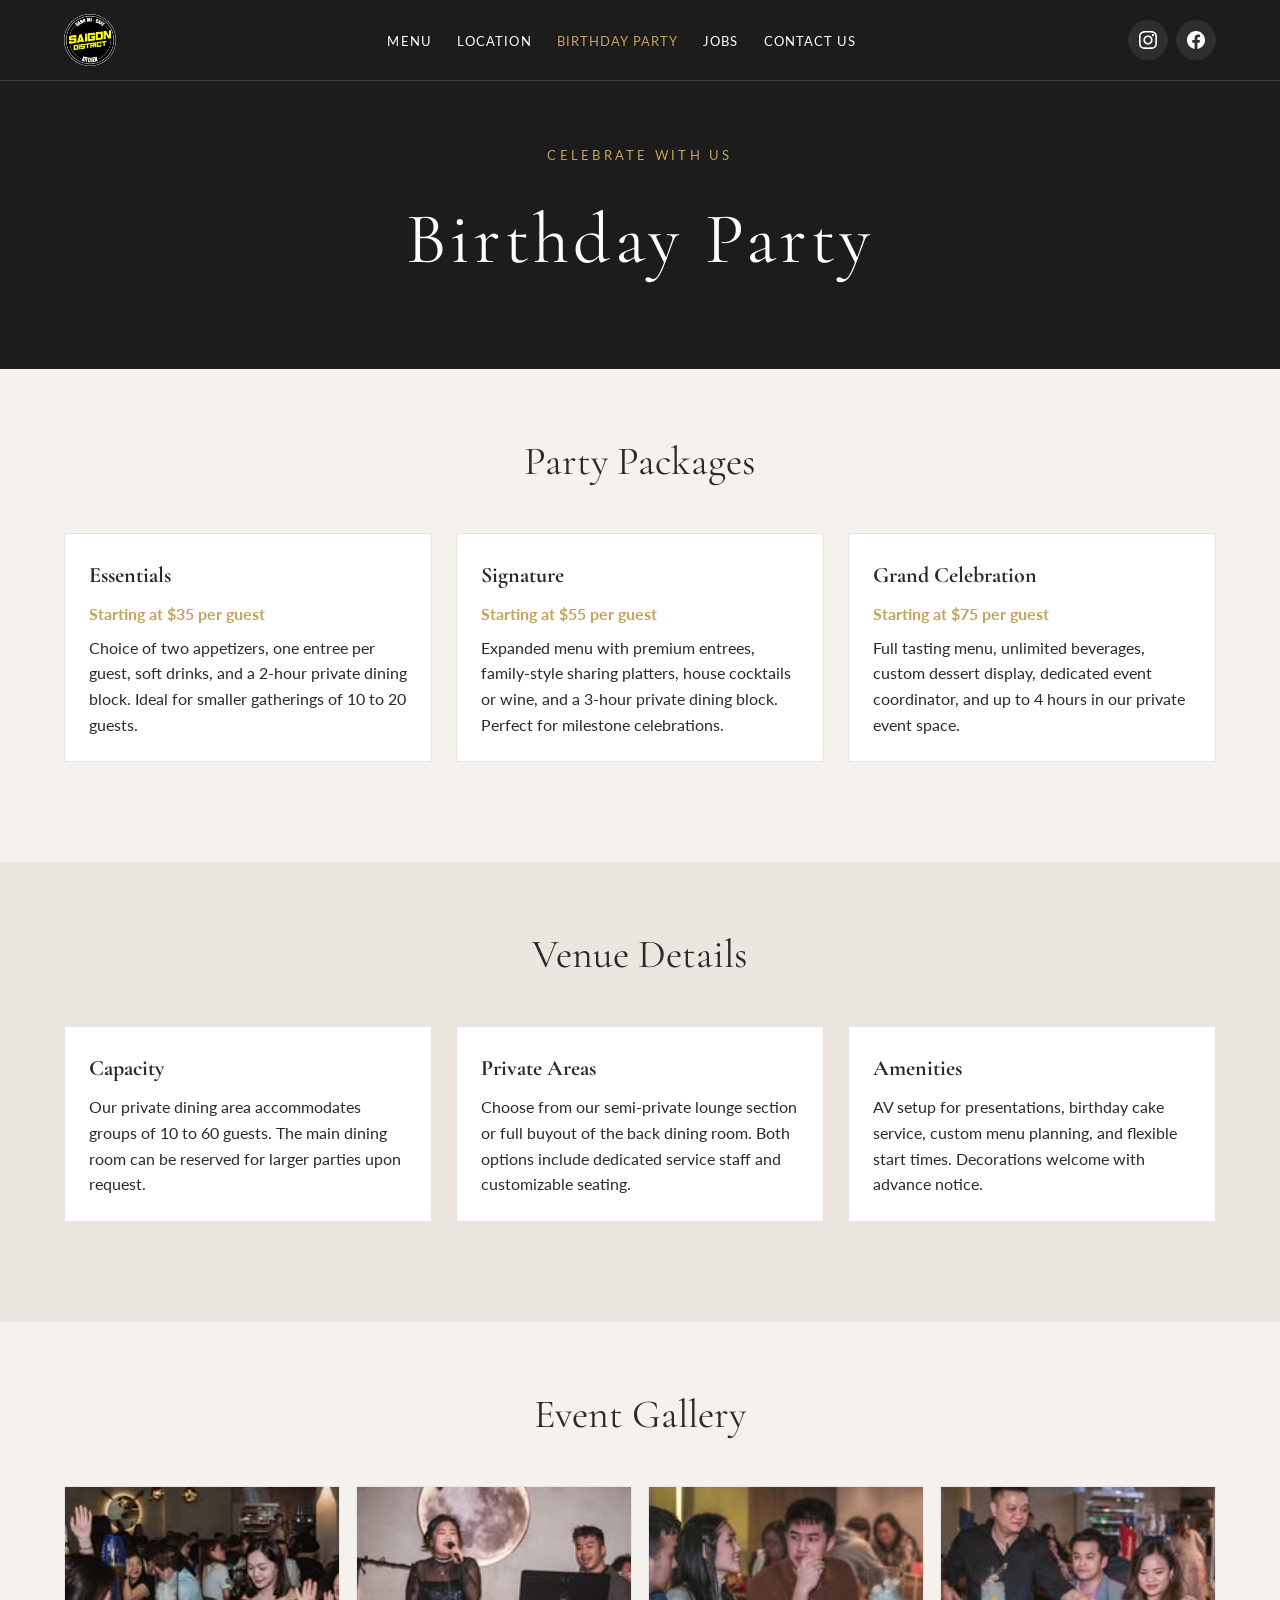
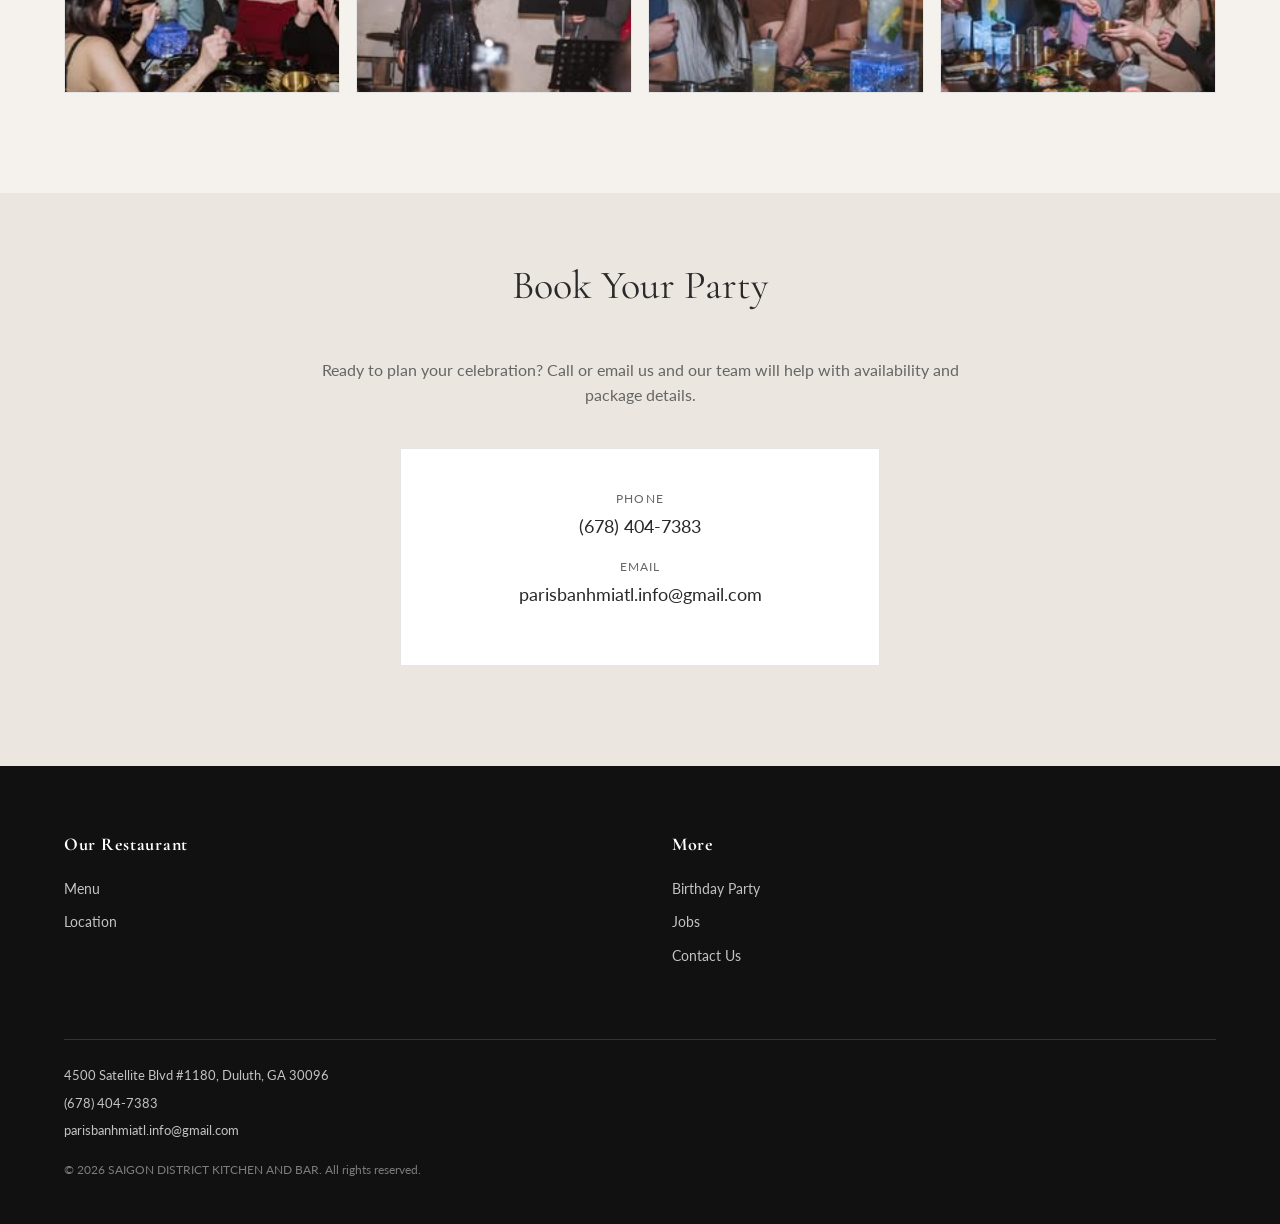
==== birthday-party/index.html @ 0f7feaff "Initial commit" ====
<!DOCTYPE html>
<html lang="en">
<head>
  <meta charset="UTF-8">
  <meta name="viewport" content="width=device-width, initial-scale=1.0">
  <title>Birthday Party | SAIGON DISTRICT KITCHEN AND BAR</title>
  <link rel="preconnect" href="https://fonts.googleapis.com">
  <link rel="preconnect" href="https://fonts.gstatic.com" crossorigin>
  <link href="https://fonts.googleapis.com/css2?family=Cormorant+Garamond:wght@400;600&family=Lato:wght@400;700&display=swap" rel="stylesheet">
  <link rel="stylesheet" href="../shared/styles/tokens.css">
  <link rel="stylesheet" href="../shared/styles/shell.css">
  <link rel="stylesheet" href="../shared/styles/pages.css">
  <link rel="stylesheet" href="../shared/styles/connect.css">
</head>
<body data-depth="1">
  <div id="site-header"></div>

  <main>
    <section class="page-hero">
      <p class="page-hero__subtitle">Celebrate with us</p>
      <h1 class="page-hero__title">Birthday Party</h1>
    </section>

    <section class="content-section">
      <div class="container">
        <h2 class="content-section__title">Party Packages</h2>
        <div class="card-grid">
          <article class="card">
            <h3 class="card__title">Essentials</h3>
            <p class="card__price">Starting at $35 per guest</p>
            <p>Choice of two appetizers, one entree per guest, soft drinks, and a 2-hour private dining block. Ideal for smaller gatherings of 10 to 20 guests.</p>
          </article>
          <article class="card">
            <h3 class="card__title">Signature</h3>
            <p class="card__price">Starting at $55 per guest</p>
            <p>Expanded menu with premium entrees, family-style sharing platters, house cocktails or wine, and a 3-hour private dining block. Perfect for milestone celebrations.</p>
          </article>
          <article class="card">
            <h3 class="card__title">Grand Celebration</h3>
            <p class="card__price">Starting at $75 per guest</p>
            <p>Full tasting menu, unlimited beverages, custom dessert display, dedicated event coordinator, and up to 4 hours in our private event space.</p>
          </article>
        </div>
      </div>
    </section>

    <section class="content-section content-section--alt">
      <div class="container">
        <h2 class="content-section__title">Venue Details</h2>
        <div class="card-grid">
          <article class="card">
            <h3 class="card__title">Capacity</h3>
            <p>Our private dining area accommodates groups of 10 to 60 guests. The main dining room can be reserved for larger parties upon request.</p>
          </article>
          <article class="card">
            <h3 class="card__title">Private Areas</h3>
            <p>Choose from our semi-private lounge section or full buyout of the back dining room. Both options include dedicated service staff and customizable seating.</p>
          </article>
          <article class="card">
            <h3 class="card__title">Amenities</h3>
            <p>AV setup for presentations, birthday cake service, custom menu planning, and flexible start times. Decorations welcome with advance notice.</p>
          </article>
        </div>
      </div>
    </section>

    <section class="content-section">
      <div class="container">
        <h2 class="content-section__title">Event Gallery</h2>
        <div class="gallery">
          <div class="gallery__item">
            <img src="../assets/Newimages/birthdayparty/611631515_1453980479678207_4911502906895731895_n.jpg" alt="Birthday celebration at Saigon District Kitchen and Bar">
          </div>
          <div class="gallery__item">
            <img src="../assets/Newimages/birthdayparty/631062992_1484872866588968_766668445710283300_n.jpg" alt="Party gathering at Saigon District Kitchen and Bar">
          </div>
          <div class="gallery__item">
            <img src="../assets/Newimages/birthdayparty/631733554_1484869529922635_6645408941979148224_n.jpg" alt="Birthday event at Saigon District Kitchen and Bar">
          </div>
          <div class="gallery__item">
            <img src="../assets/Newimages/birthdayparty/632529936_1484869503255971_7640894464048541962_n.jpg" alt="Celebration at Saigon District Kitchen and Bar">
          </div>
        </div>
      </div>
    </section>

    <section class="content-section content-section--alt">
      <div class="container">
        <h2 class="content-section__title">Book Your Party</h2>
        <p class="content-section__intro">
          Ready to plan your celebration? Call or email us and our team will help with availability and package details.
        </p>

        <div class="jobs-contact">
          <div class="jobs-contact__item">
            <span class="jobs-contact__label">Phone</span>
            <a href="tel:+16784047383">(678) 404-7383</a>
          </div>
          <div class="jobs-contact__item">
            <span class="jobs-contact__label">Email</span>
            <a href="mailto:parisbanhmiatl.info@gmail.com">parisbanhmiatl.info@gmail.com</a>
          </div>
        </div>
      </div>
    </section>
  </main>

  <div id="site-footer"></div>
  <script src="../shared/js/shell.js"></script>
  <script>initShell("birthday-party");</script>
</body>
</html>
---- shared/styles/tokens.css ----
/* Design tokens — shared across all pages */

:root {
  --color-bg-dark: #1c1c1c;
  --color-bg-darker: #111111;
  --color-bg-light: #f5f2ed;
  --color-text-primary: #ffffff;
  --color-text-secondary: rgba(255, 255, 255, 0.75);
  --color-text-dark: #2a2a2a;
  --color-text-muted: #666666;
  --color-accent: #c4a35a;
  --color-accent-hover: #d4b36a;
  --color-border: rgba(255, 255, 255, 0.15);
  --color-border-dark: rgba(0, 0, 0, 0.1);

  --font-heading: "Cormorant Garamond", "Georgia", serif;
  --font-body: "Lato", "Helvetica Neue", Arial, sans-serif;

  --max-width: 1200px;
  --section-padding-y: 100px;
  --section-padding-y-sm: 60px;
  --header-height: 80px;

  --space-xs: 8px;
  --space-sm: 16px;
  --space-md: 24px;
  --space-lg: 40px;
  --space-xl: 64px;

  --transition-fast: 0.2s ease;
}
---- shared/styles/shell.css ----
/* Header, Footer — shared site shell */

*,
*::before,
*::after {
  box-sizing: border-box;
  margin: 0;
  padding: 0;
}

html {
  scroll-behavior: smooth;
}

body {
  font-family: var(--font-body);
  font-size: 16px;
  line-height: 1.6;
  color: var(--color-text-dark);
  background-color: var(--color-bg-light);
  -webkit-font-smoothing: antialiased;
}

img {
  max-width: 100%;
  height: auto;
  display: block;
}

a {
  color: inherit;
  text-decoration: none;
  transition: color var(--transition-fast);
}

a:hover {
  color: var(--color-accent);
}

button {
  font-family: inherit;
  cursor: pointer;
  border: none;
  background: none;
}

.container {
  width: 100%;
  max-width: var(--max-width);
  margin: 0 auto;
  padding: 0 var(--space-md);
}

.site-header {
  position: sticky;
  top: 0;
  z-index: 100;
  background-color: var(--color-bg-dark);
  border-bottom: 1px solid var(--color-border);
}

#site-header {
  position: sticky;
  top: 0;
  z-index: 100;
}

.site-header__inner {
  display: grid;
  grid-template-columns: auto minmax(0, 1fr) auto;
  align-items: center;
  column-gap: var(--space-lg);
  min-height: var(--header-height);
  max-width: var(--max-width);
  margin: 0 auto;
  padding: 0 var(--space-md);
  position: relative;
}

.site-header__logo {
  display: flex;
  align-items: center;
  justify-content: center;
  width: 52px;
  height: 52px;
  border-radius: 50%;
  background-color: #ffffff;
  overflow: hidden;
  flex-shrink: 0;
  grid-column: 1;
  grid-row: 1;
}

.site-header__logo img {
  width: 100%;
  height: 100%;
  object-fit: cover;
}

.site-header__nav {
  display: flex;
  align-items: center;
  justify-content: center;
  grid-column: 2;
  grid-row: 1;
  min-width: 0;
}

.site-header__actions {
  display: flex;
  align-items: center;
  justify-content: flex-end;
  grid-column: 3;
  grid-row: 1;
  flex-shrink: 0;
}

.site-header__social {
  display: flex;
  align-items: center;
  gap: var(--space-xs);
}

.site-header__social-link {
  display: flex;
  align-items: center;
  justify-content: center;
  width: 40px;
  height: 40px;
  border-radius: 50%;
  background-color: rgba(255, 255, 255, 0.08);
  color: var(--color-text-primary);
  transition: background-color var(--transition-fast), color var(--transition-fast);
}

.site-header__social-link:hover {
  background-color: rgba(255, 255, 255, 0.18);
  color: var(--color-accent);
}

.site-header__social-icon {
  width: 18px;
  height: 18px;
}

.site-header__links {
  display: flex;
  align-items: center;
  justify-content: center;
  flex-wrap: wrap;
  gap: clamp(12px, 2vw, 36px);
  list-style: none;
}

.site-header__links a {
  color: var(--color-text-primary);
  font-size: 13px;
  letter-spacing: 0.08em;
  text-transform: uppercase;
  white-space: nowrap;
}

.site-header__links a.is-active {
  color: var(--color-accent);
}

.site-header__dropdown {
  position: relative;
}

.site-header__dropdown-toggle {
  display: inline-flex;
  align-items: center;
  gap: 4px;
  color: var(--color-text-primary);
  font-size: 13px;
  letter-spacing: 0.08em;
  text-transform: uppercase;
  white-space: nowrap;
  padding-bottom: 2px;
  border-bottom: 2px solid transparent;
  transition: color var(--transition-fast), border-color var(--transition-fast);
}

.site-header__dropdown-toggle:hover,
.site-header__dropdown-toggle--active,
.site-header__dropdown.is-open .site-header__dropdown-toggle {
  color: var(--color-accent);
  border-bottom-color: var(--color-accent);
}

.site-header__dropdown-caret {
  font-size: 10px;
  line-height: 1;
}

.site-header__dropdown-menu {
  display: none;
  position: absolute;
  top: calc(100% + 14px);
  left: 50%;
  transform: translateX(-50%);
  min-width: 168px;
  margin: 0;
  padding: 10px 0;
  list-style: none;
  background-color: #f5f0e8;
  border-radius: 6px;
  box-shadow: 0 10px 28px rgba(0, 0, 0, 0.22);
  z-index: 120;
}

.site-header__dropdown:hover .site-header__dropdown-menu,
.site-header__dropdown.is-open .site-header__dropdown-menu {
  display: block;
}

.site-header__dropdown-menu a {
  display: block;
  padding: 10px 22px;
  color: #3d2a1f;
  font-size: 14px;
  letter-spacing: 0.03em;
  text-transform: none;
  white-space: nowrap;
}

.site-header__dropdown-menu a:hover,
.site-header__dropdown-menu a.is-active {
  color: #7a3b2e;
  background-color: rgba(122, 59, 46, 0.06);
}

.site-header__toggle {
  display: none;
  flex-direction: column;
  gap: 5px;
  padding: 4px;
  grid-column: 4;
  grid-row: 1;
  flex-shrink: 0;
}

.site-header__toggle span {
  display: block;
  width: 24px;
  height: 2px;
  background-color: var(--color-text-primary);
  transition: var(--transition-fast);
}

.site-footer {
  background-color: var(--color-bg-darker);
  color: var(--color-text-secondary);
  padding: var(--space-xl) 0 var(--space-lg);
}

.site-footer__grid {
  display: grid;
  grid-template-columns: 1fr 1fr;
  gap: var(--space-xl);
  margin-bottom: var(--space-xl);
}

.site-footer__heading {
  font-family: var(--font-heading);
  font-size: 18px;
  color: var(--color-text-primary);
  margin-bottom: var(--space-sm);
  letter-spacing: 0.04em;
}

.site-footer__links {
  list-style: none;
}

.site-footer__links li {
  margin-bottom: var(--space-xs);
}

.site-footer__links a,
.site-footer__links button {
  color: var(--color-text-secondary);
  font-size: 14px;
}

.site-footer__links a:hover,
.site-footer__links button:hover {
  color: var(--color-accent);
}

.site-footer__bottom {
  border-top: 1px solid var(--color-border);
  padding-top: var(--space-md);
  font-size: 13px;
  line-height: 1.8;
}

.site-footer__bottom p {
  margin-bottom: 4px;
}

.site-footer__copyright {
  margin-top: var(--space-sm);
  color: rgba(255, 255, 255, 0.45);
  font-size: 12px;
}

@media (max-width: 1024px) {
  .site-header__inner {
    grid-template-columns: auto 1fr auto auto;
    column-gap: var(--space-sm);
  }

  .site-header__nav {
    display: none;
    grid-column: 1 / -1;
    grid-row: 2;
    flex-direction: column;
    align-items: stretch;
    background-color: var(--color-bg-dark);
    padding: var(--space-md) 0 var(--space-sm);
    border-top: 1px solid var(--color-border);
  }

  .site-header__nav.is-open {
    display: flex;
  }

  .site-header__actions {
    grid-column: 3;
  }

  .site-header__toggle {
    display: flex;
    grid-column: 4;
  }

  .site-header__links {
    flex-direction: column;
    align-items: center;
    gap: var(--space-sm);
  }

  .site-header__dropdown-menu {
    position: static;
    transform: none;
    min-width: 0;
    width: 100%;
    margin-top: var(--space-xs);
    background-color: rgba(255, 255, 255, 0.04);
    box-shadow: none;
    border-radius: 0;
    padding: 0;
  }

  .site-header__dropdown-menu a {
    color: var(--color-text-primary);
    text-align: center;
    text-transform: uppercase;
    font-size: 13px;
    letter-spacing: 0.08em;
  }

  .site-header__dropdown-menu a:hover,
  .site-header__dropdown-menu a.is-active {
    color: var(--color-accent);
    background-color: transparent;
  }

  .site-footer__grid {
    grid-template-columns: 1fr;
    gap: var(--space-lg);
  }
}
---- shared/styles/pages.css ----
/* Page-specific styles for Menu and Location */

/* ── Shared page hero ── */

.page-hero {
  background-color: var(--color-bg-dark);
  color: var(--color-text-primary);
  text-align: center;
  padding: var(--space-xl) var(--space-md);
}

.page-hero__title {
  font-family: var(--font-heading);
  font-size: clamp(48px, 8vw, 72px);
  font-weight: 400;
  letter-spacing: 0.06em;
  margin-bottom: var(--space-xs);
}

.page-hero__subtitle {
  font-size: 13px;
  letter-spacing: 0.25em;
  text-transform: uppercase;
  color: var(--color-accent);
  margin-bottom: var(--space-sm);
}

.page-hero__address {
  font-size: 15px;
  color: var(--color-text-secondary);
  letter-spacing: 0.02em;
}

/* ── Menu page ── */

.menu-section {
  padding: var(--section-padding-y-sm) 0 var(--section-padding-y);
}

.menu-images {
  display: flex;
  flex-direction: column;
  align-items: center;
  gap: var(--space-sm);
  width: 100%;
}

.menu-images__page {
  width: 100%;
  max-width: 900px;
  height: auto;
  display: block;
  background-color: #fff;
  box-shadow: 0 2px 16px rgba(0, 0, 0, 0.08);
}

.menu-note {
  text-align: center;
  margin-top: var(--space-md);
  font-size: 14px;
  font-style: italic;
  color: var(--color-text-muted);
}

/* ── Location page ── */

.location-hero__name {
  font-family: var(--font-heading);
  font-size: clamp(32px, 5vw, 48px);
  font-weight: 400;
  letter-spacing: 0.04em;
  margin-bottom: var(--space-xs);
}

/* Overview content */

.location-overview {
  padding: var(--section-padding-y) 0;
}

.location-gallery {
  display: grid;
  grid-template-columns: repeat(4, 1fr);
  gap: var(--space-sm);
  margin-bottom: var(--space-xl);
}

.location-gallery__item {
  margin: 0;
  aspect-ratio: 4 / 3;
  overflow: hidden;
  border-radius: 8px;
}

.location-gallery__item img {
  display: block;
  width: 100%;
  height: 100%;
  object-fit: cover;
}

.location-overview__text {
  max-width: 720px;
  margin: 0 auto var(--space-md);
  font-size: 17px;
  line-height: 1.8;
  color: var(--color-text-dark);
  text-align: center;
}

.location-overview__actions {
  text-align: center;
  margin-bottom: var(--space-xl);
}

.location-map-btn {
  display: inline-block;
  padding: 14px 32px;
  background-color: #7a3b2e;
  color: #ffffff;
  font-size: 12px;
  font-weight: 700;
  letter-spacing: 0.12em;
  text-transform: uppercase;
  border-radius: 999px;
  transition: background-color var(--transition-fast), color var(--transition-fast);
}

.location-map-btn:hover {
  background-color: #5e2d22;
  color: #ffffff;
}

/* Contact block */

.contact-block {
  background-color: var(--color-bg-dark);
  color: var(--color-text-primary);
  padding: var(--space-xl) var(--space-md);
  text-align: center;
}

.contact-block__heading {
  font-family: var(--font-heading);
  font-size: 28px;
  margin-bottom: var(--space-md);
  letter-spacing: 0.04em;
}

.contact-block__item {
  font-size: 15px;
  line-height: 2;
  color: var(--color-text-secondary);
}

.contact-block__item a {
  color: var(--color-text-secondary);
}

.contact-block__item a:hover {
  color: var(--color-accent);
}

/* Hours table */

.hours-section {
  padding: var(--section-padding-y-sm) 0 var(--section-padding-y);
  background-color: var(--color-bg-light);
}

.hours-section__heading {
  font-family: var(--font-heading);
  font-size: 32px;
  text-align: center;
  margin-bottom: var(--space-lg);
  letter-spacing: 0.04em;
}

.hours-table {
  width: 100%;
  max-width: 480px;
  margin: 0 auto;
  border-collapse: collapse;
}

.hours-table th,
.hours-table td {
  padding: 12px 16px;
  text-align: left;
  border-bottom: 1px solid var(--color-border-dark);
  font-size: 15px;
}

.hours-table th {
  font-weight: 700;
  width: 40%;
}

.hours-table td {
  color: var(--color-text-muted);
}

/* Google Map */

.location-map {
  width: 100%;
  margin-top: var(--space-xl);
}

.location-map__embed {
  display: block;
  width: 100%;
  height: 360px;
  border: 0;
}

/* ── Responsive ── */

@media (max-width: 768px) {
  .location-gallery {
    grid-template-columns: repeat(2, 1fr);
  }
}

@media (max-width: 480px) {
  .location-gallery {
    grid-template-columns: 1fr;
  }
}
---- shared/styles/connect.css ----
/* Connect pages — Birthday Party, Contact, Jobs, Blog (light theme, matches Menu/Location) */

.content-section {
  padding: var(--section-padding-y-sm) 0 var(--section-padding-y);
}

.content-section--alt {
  background-color: #ebe6df;
}

.content-section__title {
  font-family: var(--font-heading);
  font-size: clamp(28px, 4vw, 40px);
  font-weight: 400;
  text-align: center;
  margin-bottom: var(--space-lg);
  color: var(--color-text-dark);
}

.content-section__intro {
  max-width: 640px;
  margin: 0 auto var(--space-lg);
  text-align: center;
  color: var(--color-text-muted);
}

.content-section__lead {
  max-width: 720px;
  margin: 0 auto var(--space-md);
  font-family: var(--font-heading);
  font-size: clamp(22px, 3.5vw, 30px);
  font-weight: 400;
  line-height: 1.35;
  text-align: center;
  color: var(--color-text-dark);
}

.card-grid {
  display: grid;
  gap: var(--space-md);
  grid-template-columns: repeat(auto-fit, minmax(260px, 1fr));
}

.card {
  padding: var(--space-md);
  background-color: #fff;
  border: 1px solid var(--color-border-dark);
}

.card__title {
  font-family: var(--font-heading);
  font-size: 22px;
  color: var(--color-text-dark);
  margin-bottom: var(--space-xs);
}

.card__price {
  font-weight: 700;
  color: var(--color-accent);
  margin-bottom: var(--space-xs);
}

.gallery {
  display: grid;
  gap: var(--space-sm);
  grid-template-columns: repeat(auto-fit, minmax(220px, 1fr));
}

.gallery__item {
  aspect-ratio: 4 / 3;
  overflow: hidden;
  border: 1px solid var(--color-border-dark);
  background-color: #fff;
}

.gallery__item img {
  width: 100%;
  height: 100%;
  object-fit: cover;
}

.form {
  max-width: 640px;
  margin-inline: auto;
}

.form__row {
  display: grid;
  gap: var(--space-sm);
  grid-template-columns: 1fr 1fr;
}

.form__group {
  margin-bottom: var(--space-sm);
}

.form__group label {
  display: block;
  margin-bottom: 6px;
  font-size: 12px;
  font-weight: 700;
  letter-spacing: 0.06em;
  text-transform: uppercase;
  color: var(--color-text-muted);
}

.form__group input,
.form__group textarea,
.form__group select {
  width: 100%;
  padding: 12px 14px;
  font-family: var(--font-body);
  font-size: 16px;
  color: var(--color-text-dark);
  background-color: #fff;
  border: 1px solid var(--color-border-dark);
}

.form__group input:focus,
.form__group textarea:focus,
.form__group select:focus {
  outline: none;
  border-color: var(--color-accent);
}

.form__group textarea {
  min-height: 140px;
  resize: vertical;
}

.form__message {
  padding: var(--space-sm);
  margin-bottom: var(--space-sm);
  text-align: center;
  display: none;
}

.form__message.is-visible {
  display: block;
}

.form__message--success {
  background-color: rgba(92, 158, 110, 0.12);
  border: 1px solid #5c9e6e;
  color: #3d7a52;
}

.form__message--error {
  background-color: rgba(196, 92, 92, 0.12);
  border: 1px solid #c45c5c;
  color: #9e4040;
}

.form__actions {
  text-align: center;
  margin-top: var(--space-md);
}

.btn-submit {
  display: inline-block;
  padding: 14px 36px;
  background-color: var(--color-accent);
  color: var(--color-bg-dark);
  font-size: 13px;
  font-weight: 700;
  letter-spacing: 0.1em;
  text-transform: uppercase;
  border: none;
  cursor: pointer;
  transition: background-color var(--transition-fast);
}

.btn-submit:hover {
  background-color: var(--color-accent-hover);
}

.jobs-contact {
  max-width: 480px;
  margin-inline: auto;
  text-align: center;
  padding: var(--space-lg);
  background-color: #fff;
  border: 1px solid var(--color-border-dark);
}

.jobs-contact__item {
  margin-bottom: var(--space-sm);
  font-size: 18px;
}

.jobs-contact__label {
  display: block;
  font-size: 12px;
  letter-spacing: 0.1em;
  text-transform: uppercase;
  color: var(--color-text-muted);
  margin-bottom: 4px;
}

.blog-grid {
  display: grid;
  gap: var(--space-md);
  grid-template-columns: repeat(auto-fit, minmax(300px, 1fr));
}

.blog-card {
  background-color: #fff;
  border: 1px solid var(--color-border-dark);
  transition: border-color var(--transition-fast);
}

.blog-card:hover {
  border-color: var(--color-accent);
}

.blog-card__link {
  display: block;
  color: inherit;
}

.blog-card__image {
  aspect-ratio: 16 / 10;
  overflow: hidden;
  background-color: var(--color-bg-light);
}

.blog-card__image img {
  width: 100%;
  height: 100%;
  object-fit: cover;
}

.blog-card__body {
  padding: var(--space-md);
}

.blog-card__date {
  font-size: 12px;
  letter-spacing: 0.06em;
  text-transform: uppercase;
  color: var(--color-text-muted);
  margin-bottom: var(--space-xs);
}

.blog-card__title {
  font-family: var(--font-heading);
  font-size: 24px;
  margin-bottom: var(--space-xs);
  color: var(--color-text-dark);
}

.blog-card__excerpt {
  color: var(--color-text-muted);
  font-size: 15px;
}

.post-header {
  text-align: center;
  padding: var(--section-padding-y-sm) var(--space-md);
  background-color: var(--color-bg-dark);
  color: var(--color-text-primary);
}

.post-header__date {
  font-size: 13px;
  letter-spacing: 0.1em;
  text-transform: uppercase;
  color: var(--color-accent);
  margin-bottom: var(--space-sm);
}

.post-header__title {
  font-family: var(--font-heading);
  font-size: clamp(32px, 5vw, 48px);
  font-weight: 400;
  max-width: 800px;
  margin-inline: auto;
}

.post-body {
  max-width: 720px;
  margin-inline: auto;
  padding: var(--section-padding-y-sm) var(--space-md) var(--section-padding-y);
}

.post-body p {
  margin-bottom: var(--space-sm);
  color: var(--color-text-muted);
}

.post-body h2 {
  font-family: var(--font-heading);
  font-size: 28px;
  color: var(--color-text-dark);
  margin-top: var(--space-md);
}

.related-posts {
  padding: var(--section-padding-y-sm) 0 var(--section-padding-y);
  background-color: #ebe6df;
}

.related-posts__title {
  font-family: var(--font-heading);
  font-size: 32px;
  text-align: center;
  margin-bottom: var(--space-lg);
  color: var(--color-text-dark);
}

@media (max-width: 768px) {
  .form__row {
    grid-template-columns: 1fr;
  }
}
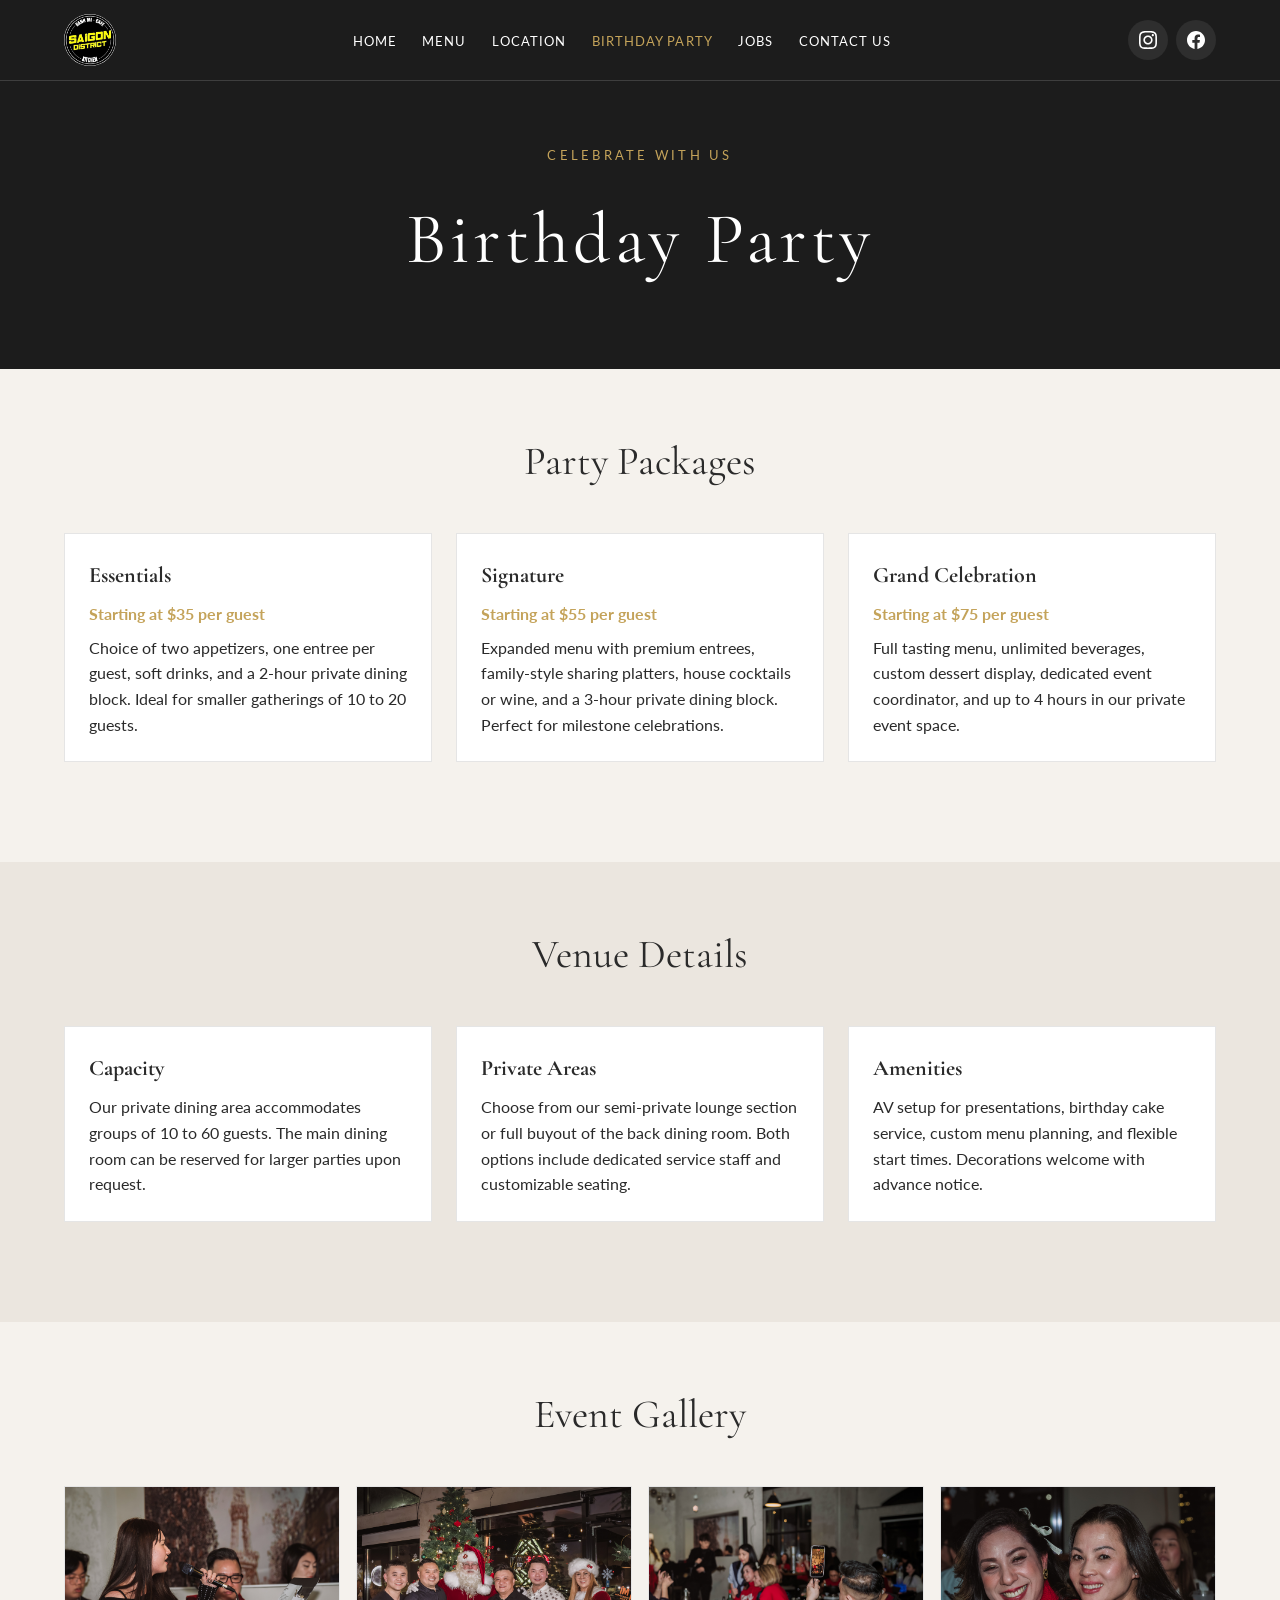
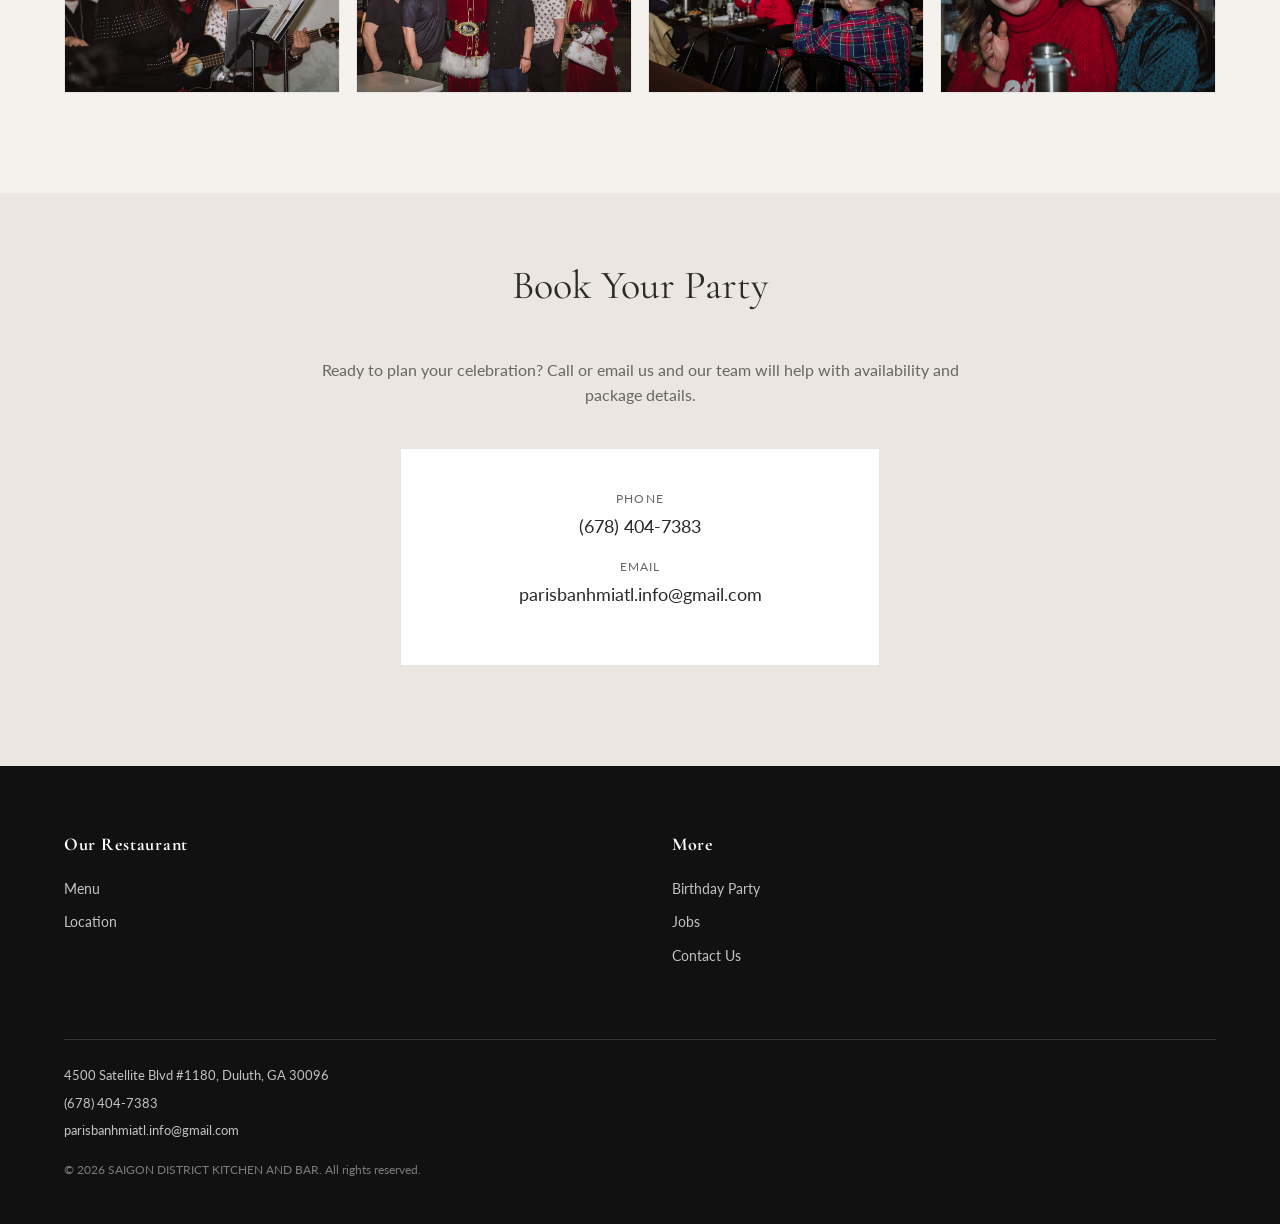
==== commit 5a2b3e89: "Replace almost all the old images" ====
--- a/birthday-party/index.html
+++ b/birthday-party/index.html
@@ -3,6 +3,8 @@
 <head>
   <meta charset="UTF-8">
   <meta name="viewport" content="width=device-width, initial-scale=1.0">
+  <link rel="icon" href="../assets/brand/logo.jpg" type="image/jpeg">
+  <link rel="apple-touch-icon" href="../assets/brand/logo.jpg">
   <title>Birthday Party | SAIGON DISTRICT KITCHEN AND BAR</title>
   <link rel="preconnect" href="https://fonts.googleapis.com">
   <link rel="preconnect" href="https://fonts.gstatic.com" crossorigin>
@@ -69,16 +71,16 @@
         <h2 class="content-section__title">Event Gallery</h2>
         <div class="gallery">
           <div class="gallery__item">
-            <img src="../assets/Newimages/birthdayparty/611631515_1453980479678207_4911502906895731895_n.jpg" alt="Birthday celebration at Saigon District Kitchen and Bar">
+            <img src="../assets/birthday/birthday-1.jpg" alt="Birthday celebration at Saigon District Kitchen and Bar">
           </div>
           <div class="gallery__item">
-            <img src="../assets/Newimages/birthdayparty/631062992_1484872866588968_766668445710283300_n.jpg" alt="Party gathering at Saigon District Kitchen and Bar">
+            <img src="../assets/birthday/birthday-2.jpg" alt="Party gathering at Saigon District Kitchen and Bar">
           </div>
           <div class="gallery__item">
-            <img src="../assets/Newimages/birthdayparty/631733554_1484869529922635_6645408941979148224_n.jpg" alt="Birthday event at Saigon District Kitchen and Bar">
+            <img src="../assets/birthday/birthday-3.jpg" alt="Birthday event at Saigon District Kitchen and Bar">
           </div>
           <div class="gallery__item">
-            <img src="../assets/Newimages/birthdayparty/632529936_1484869503255971_7640894464048541962_n.jpg" alt="Celebration at Saigon District Kitchen and Bar">
+            <img src="../assets/birthday/birthday-4.jpg" alt="Celebration at Saigon District Kitchen and Bar">
           </div>
         </div>
       </div>
